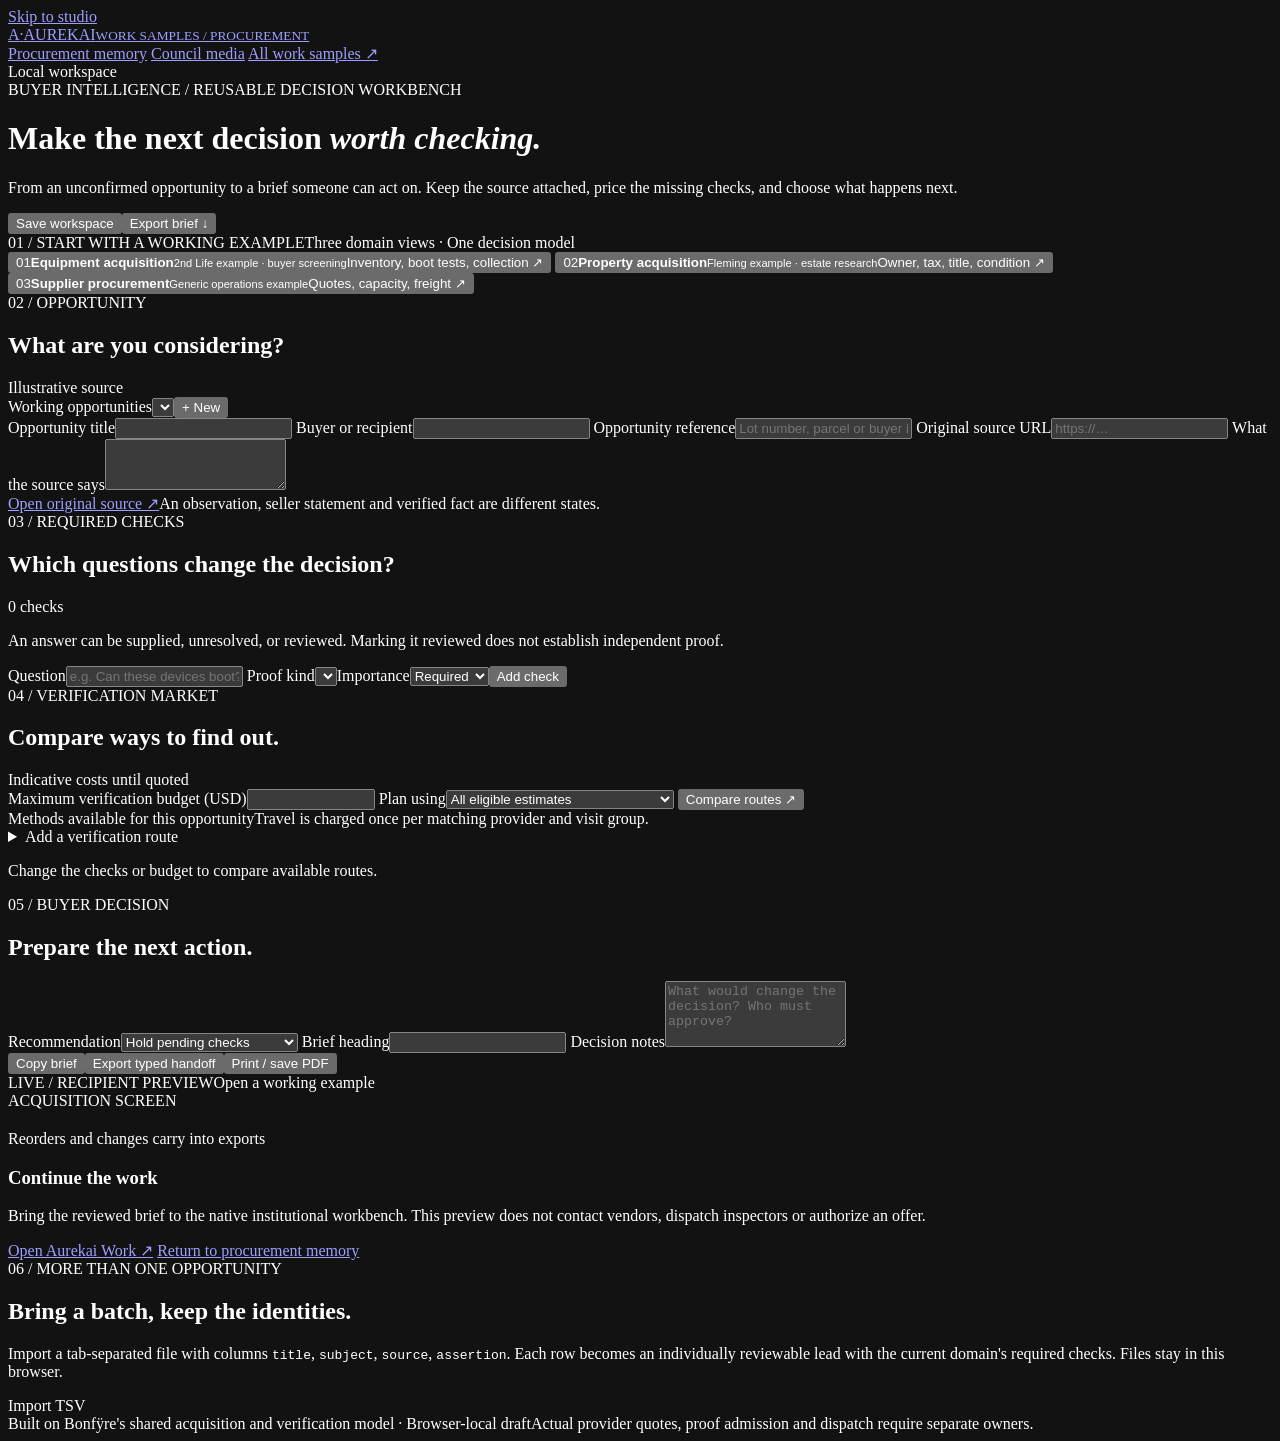
==== site/brief-studio/index.html @ 39c440c5 "feat(procurement): add customer acquisition brief workbench shell" ====
<!doctype html>
<html lang="en"><head><meta charset="utf-8"><meta name="viewport" content="width=device-width,initial-scale=1">
<meta name="color-scheme" content="dark"><meta name="description" content="Compose an acquisition brief, compare verification options and prepare a review for equipment, property or procurement opportunities.">
<link rel="canonical" href="https://nickgonzales76017.github.io/pages-procurement-memory/brief-studio/">
<title>Acquisition Brief Studio · Aurekai</title><link rel="stylesheet" href="./studio.css">
<script type="module" src="./studio.mjs"></script></head>
<body>
<a class="skip" href="#workspace">Skip to studio</a>
<header class="topbar">
<a href="../" class="brand" aria-label="Procurement Memory home"><span class="brand-symbol">A<span>·</span></span><span>AUREKAI<small>WORK SAMPLES / PROCUREMENT</small></span></a>
<nav class="topnav" aria-label="Experience navigation">
<a href="../">Procurement memory</a>
<a href="https://nickgonzales76017.github.io/pages-town-box/civic-council/">Council media</a>
<a href="https://aurekai-work-samples.pages.dev/">All work samples ↗</a>
</nav>
<div class="header-status"><span class="online-dot"></span><span>Local workspace</span></div>
</header>
<main id="workspace">
<div class="intro">
<div class="eyebrow">BUYER INTELLIGENCE / REUSABLE DECISION WORKBENCH</div>
<div class="intro-row"><div><h1>Make the next decision <em>worth checking.</em></h1>
<p>From an unconfirmed opportunity to a brief someone can act on. Keep the source attached, price the missing checks, and choose what happens next.</p></div>
<div class="intro-actions"><button id="save" class="primary">Save workspace</button><button id="export" class="secondary">Export brief ↓</button></div></div>
</div>
<section class="portfolio" aria-label="Choose a working example">
<div class="portfolio-head"><span>01 / START WITH A WORKING EXAMPLE</span><span>Three domain views · One decision model</span></div>
<div class="portfolio-cards">
<button class="example active" data-profile="itad" type="button"><span class="example-no">01</span><strong>Equipment acquisition</strong><small>2nd Life example · buyer screening</small><span class="example-foot">Inventory, boot tests, collection ↗</span></button>
<button class="example" data-profile="property" type="button"><span class="example-no">02</span><strong>Property acquisition</strong><small>Fleming example · estate research</small><span class="example-foot">Owner, tax, title, condition ↗</span></button>
<button class="example" data-profile="supplier" type="button"><span class="example-no">03</span><strong>Supplier procurement</strong><small>Generic operations example</small><span class="example-foot">Quotes, capacity, freight ↗</span></button>
</div>
</section>
<div class="studio-grid">
<div class="editor">
<section class="panel opportunity-panel">
<div class="panel-head"><div><span class="eyebrow">02 / OPPORTUNITY</span><h2>What are you considering?</h2></div><span id="identityChip" class="chip">Illustrative source</span></div>
<div class="record-picker"><label for="recordPicker">Working opportunities</label><select id="recordPicker"></select><button class="small-button" id="addOpportunity" type="button">+ New</button></div>
<div class="form-grid">
<label class="full">Opportunity title<input id="title" maxlength="160" autocomplete="off"></label>
<label>Buyer or recipient<input id="recipient" maxlength="120"></label>
<label>Opportunity reference<input id="subject" maxlength="160" placeholder="Lot number, parcel or buyer identifier"></label>
<label class="full">Original source URL<input id="source" type="url" maxlength="420" placeholder="https://…"></label>
<label class="full">What the source says<textarea id="assertion" rows="3" maxlength="1200"></textarea></label>
</div>
<div class="inline-actions"><a id="openSource" href="#" rel="noopener noreferrer" target="_blank" class="text-link">Open original source ↗</a><span class="subtle">An observation, seller statement and verified fact are different states.</span></div>
</section>
<section class="panel">
<div class="panel-head"><div><span class="eyebrow">03 / REQUIRED CHECKS</span><h2>Which questions change the decision?</h2></div><span id="needCount" class="head-note">0 checks</span></div>
<p class="helper">An answer can be supplied, unresolved, or reviewed. Marking it reviewed does not establish independent proof.</p>
<div id="needsList" class="needs-list"></div>
<form id="addNeedForm" class="add-form"><label>Question<input name="label" maxlength="120" placeholder="e.g. Can these devices boot?" required></label>
<label>Proof kind<select name="kind" id="needKind"></select></label><label>Importance<select name="weight"><option value="5">Required</option><option value="3">Important</option><option value="1">Optional</option></select></label><button type="submit" class="small-button">Add check</button></form>
</section>
<section class="panel">
<div class="panel-head"><div><span class="eyebrow">04 / VERIFICATION MARKET</span><h2>Compare ways to find out.</h2></div><span class="head-note">Indicative costs until quoted</span></div>
<div class="budget-row"><label>Maximum verification budget (USD)<input id="budget" type="number" min="0" max="100000000" step=".01"></label>
<label>Plan using<select id="planMode"><option value="exploratory">All eligible estimates</option><option value="documented">Recorded quotes with ready status</option></select></label>
<button id="runPlan" type="button" class="primary">Compare routes ↗</button></div>
<div class="offer-header"><span>Methods available for this opportunity</span><span>Travel is charged once per matching provider and visit group.</span></div>
<div id="offerList" class="offer-list"></div>
<details class="new-offer"><summary>Add a verification route</summary>
<form id="addOfferForm" class="form-grid offer-form">
<label>Route name<input name="id" placeholder="e.g. field-test" maxlength="72" required></label>
<label>Provider or owner<input name="provider" placeholder="provider:local-team" maxlength="120" required></label>
<label>Method<select name="method" id="offerMethod"></select></label>
<label>Covers check IDs (comma separated)<input name="covers" maxlength="180" placeholder="model, boot"></label>
<label>Base charge USD<input name="base" type="number" min="0" step=".01" value="0" required></label>
<label>Labor USD<input name="labor" type="number" min="0" step=".01" value="0" required></label>
<label>Travel USD<input name="travel" type="number" min="0" step=".01" value="0" required></label>
<label>Visit group<input name="group" maxlength="60" placeholder="none or trip:houston"></label>
<label>Quote status<select name="quote"><option value="estimate">Estimate</option><option value="quoted">Quoted</option></select></label>
<label>Availability<select name="availability"><option value="unknown">Unknown</option><option value="conditional">Conditional</option><option value="ready">Recorded ready</option></select></label>
<label class="full">Quote or availability reference<input name="quoteRef" maxlength="250" placeholder="Document/confirmation reference, if applicable"></label>
<button type="submit" class="small-button">Add route for comparison</button>
</form></details>
<div id="routeResult" class="route-result" aria-live="polite"><p>Change the checks or budget to compare available routes.</p></div>
</section>
<section class="panel">
<div class="panel-head"><div><span class="eyebrow">05 / BUYER DECISION</span><h2>Prepare the next action.</h2></div></div>
<div class="form-grid">
<label>Recommendation<select id="decision"><option value="hold">Hold pending checks</option><option value="request">Request verification quote</option><option value="review">Ready for buyer review</option><option value="decline">Decline opportunity</option></select></label>
<label>Brief heading<input id="briefHeading" maxlength="150"></label>
<label class="full">Decision notes<textarea id="notes" rows="4" maxlength="1500" placeholder="What would change the decision? Who must approve?"></textarea></label>
</div>
<div class="inline-actions"><button id="copy" class="small-button">Copy brief</button><button id="exportYaff" class="small-button">Export typed handoff</button><button id="print" class="small-button">Print / save PDF</button></div>
</section>
</div>
<aside class="preview-col">
<section class="preview-panel">
<div class="preview-top"><span class="eyebrow">LIVE / RECIPIENT PREVIEW</span><span class="preview-state" id="saveStatus" role="status">Open a working example</span></div>
<div class="paper"><div class="paper-rule"></div><span class="paper-eyebrow" id="paperProfile">ACQUISITION SCREEN</span><h2 id="paperTitle"></h2><div id="paperBody"></div><footer id="paperFooter"></footer></div>
<div class="preview-bottom"><span>Reorders and changes carry into exports</span><div id="sectionToggles" class="section-toggles"></div></div>
</section>
<div class="next-panel"><h3>Continue the work</h3><p>Bring the reviewed brief to the native institutional workbench. This preview does not contact vendors, dispatch inspectors or authorize an offer.</p>
<a href="https://aurekai.work/studio/" target="_blank" rel="noopener noreferrer" class="next-link">Open Aurekai Work ↗</a>
<a href="../" class="muted-link">Return to procurement memory</a>
</div></aside>
</div>
<section class="batch-panel"><div><span class="eyebrow">06 / MORE THAN ONE OPPORTUNITY</span><h2>Bring a batch, keep the identities.</h2><p>Import a tab-separated file with columns <code>title</code>, <code>subject</code>, <code>source</code>, <code>assertion</code>. Each row becomes an individually reviewable lead with the current domain's required checks. Files stay in this browser.</p></div><label class="upload-button">Import TSV <input id="importTsv" type="file" accept=".tsv,text/tab-separated-values,text/plain" hidden></label></section>
<div class="foot-note"><span>Built on Bonfÿre's shared acquisition and verification model · Browser-local draft</span><span>Actual provider quotes, proof admission and dispatch require separate owners.</span></div>
</main>
<div id="toast" class="toast" role="status" aria-live="polite"></div>
</body></html>
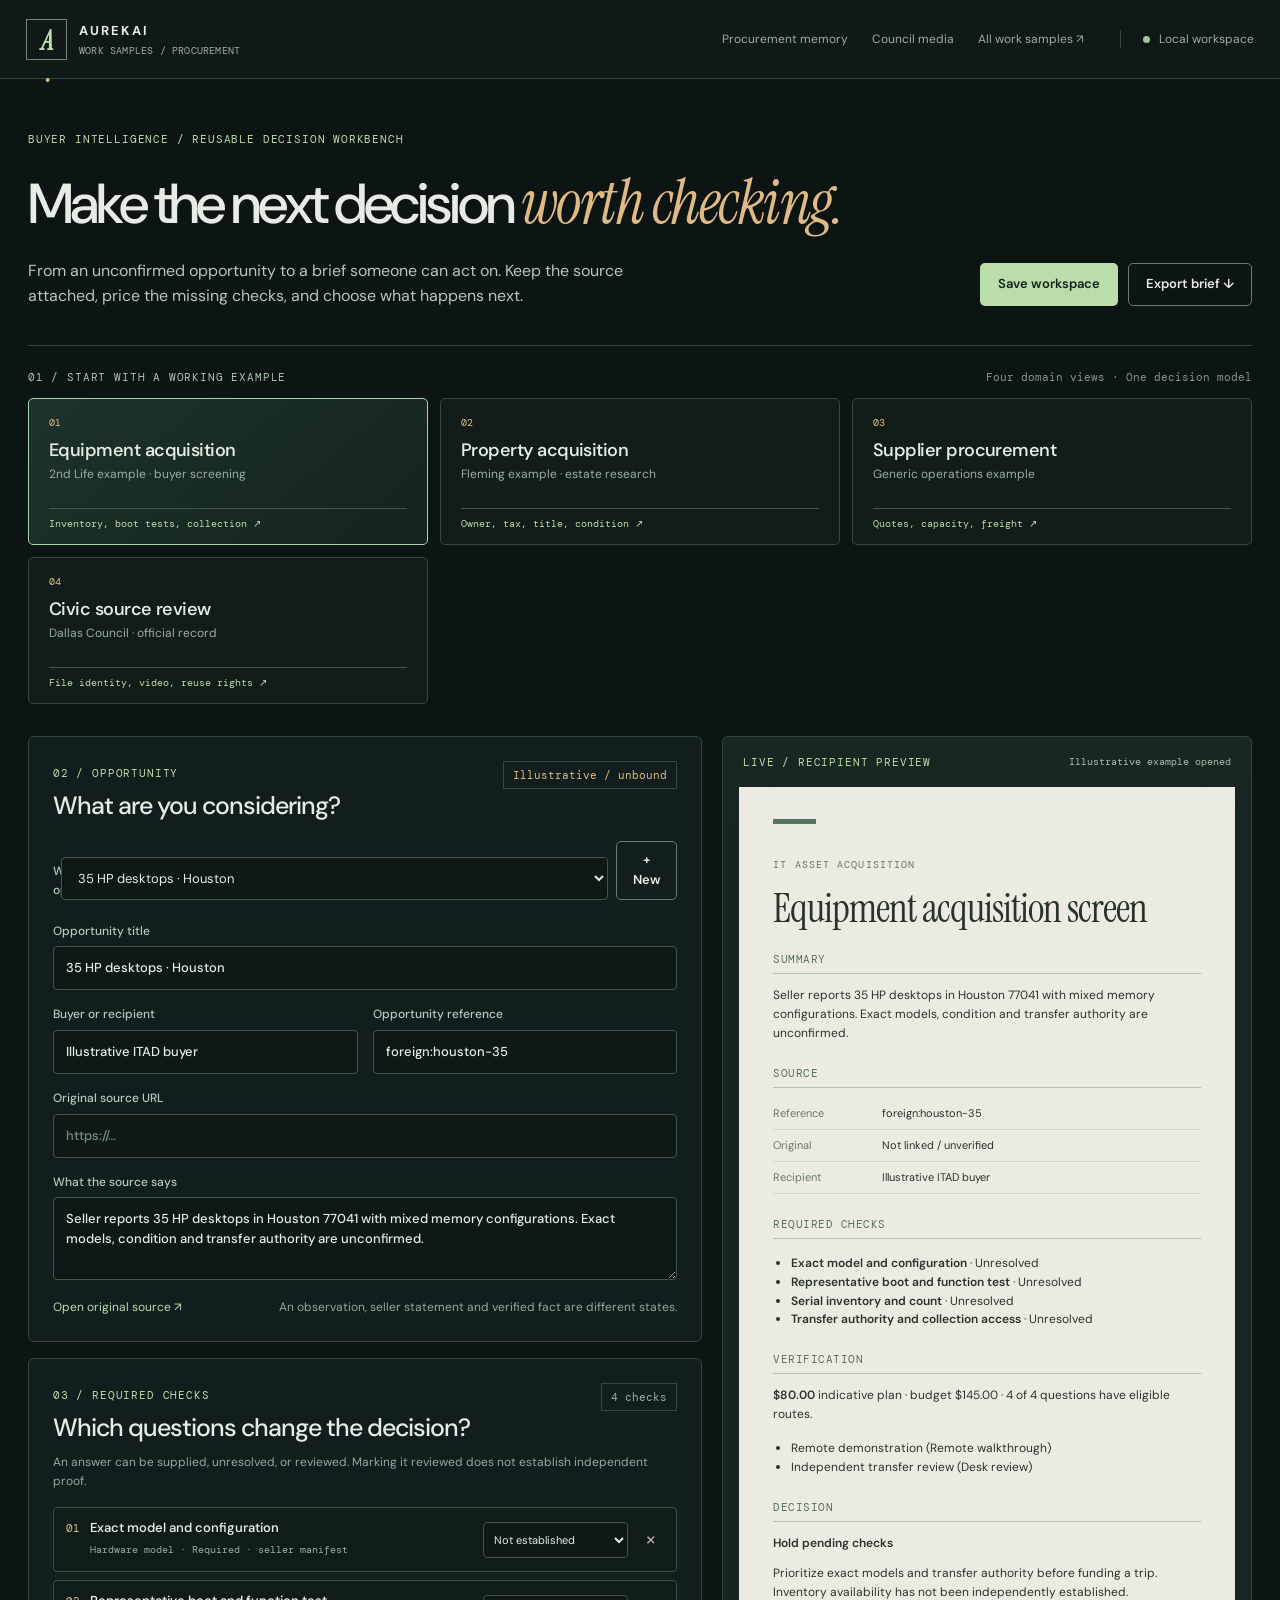
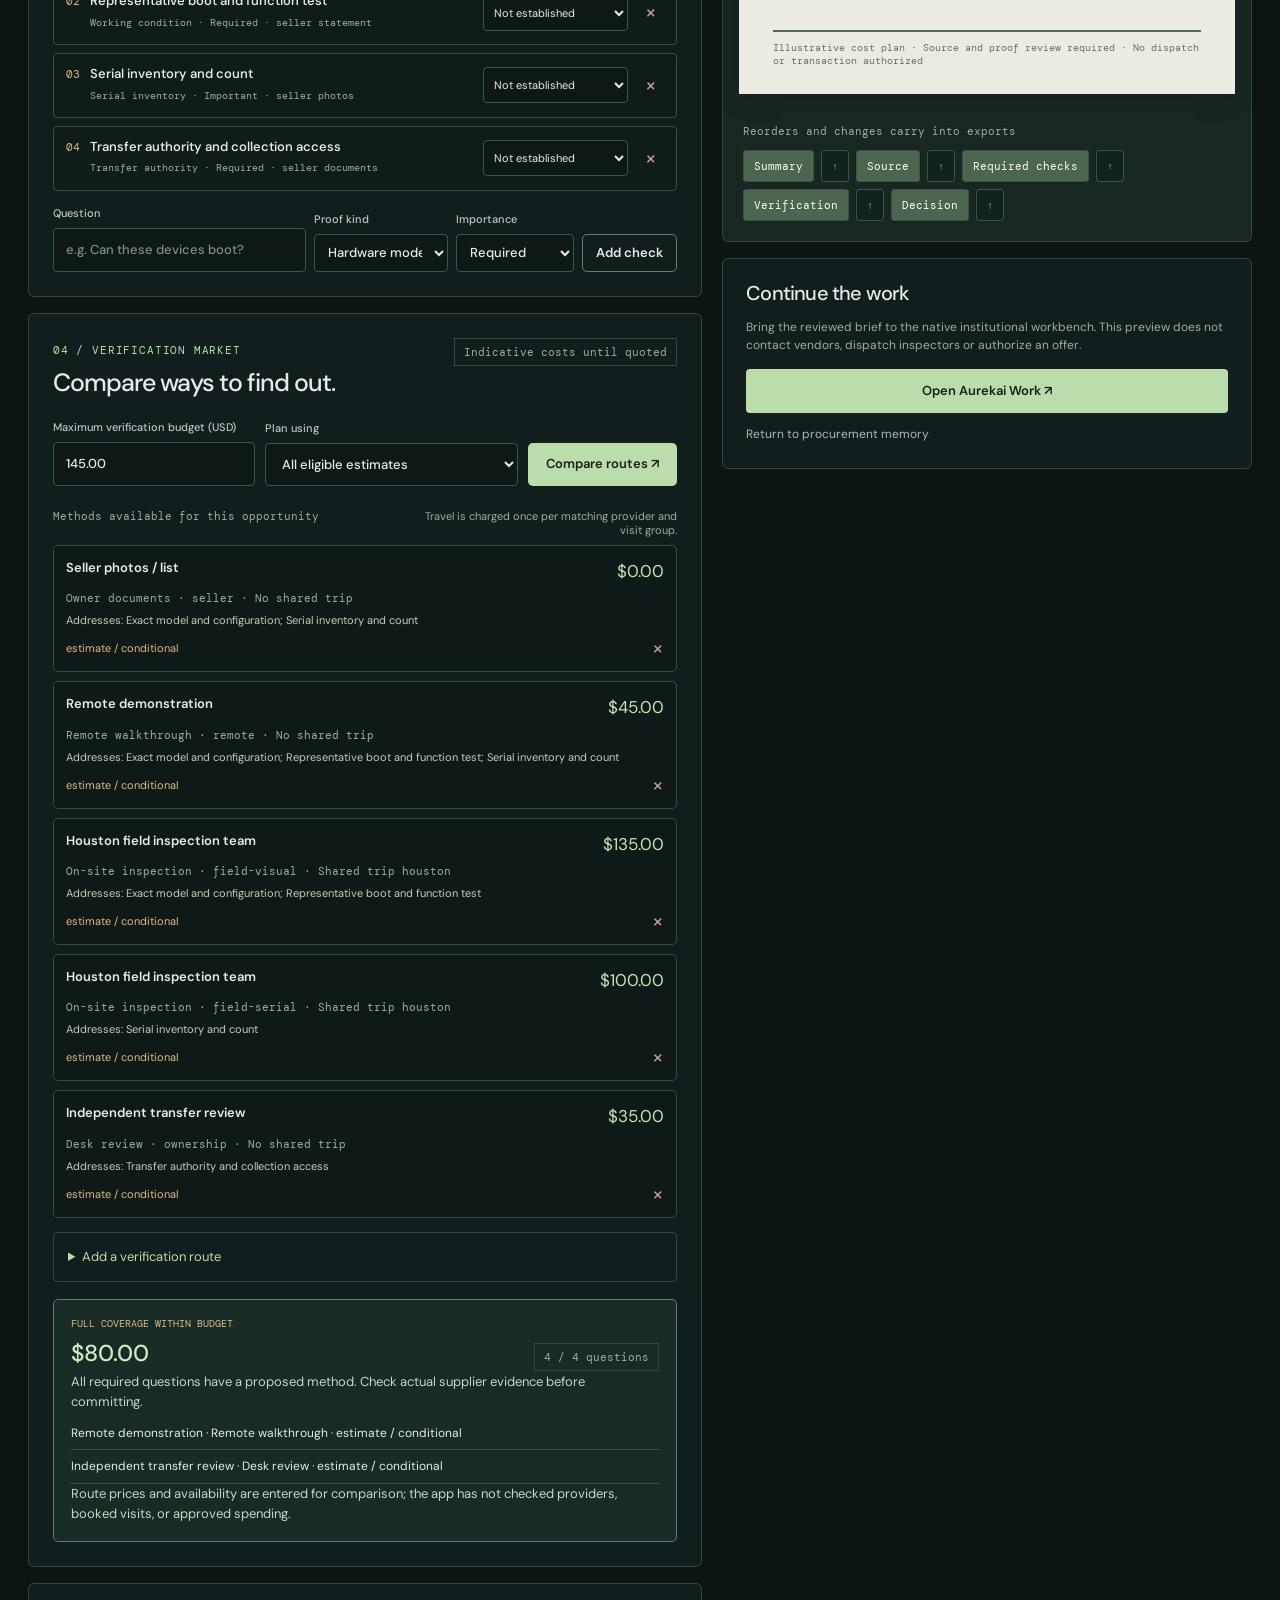
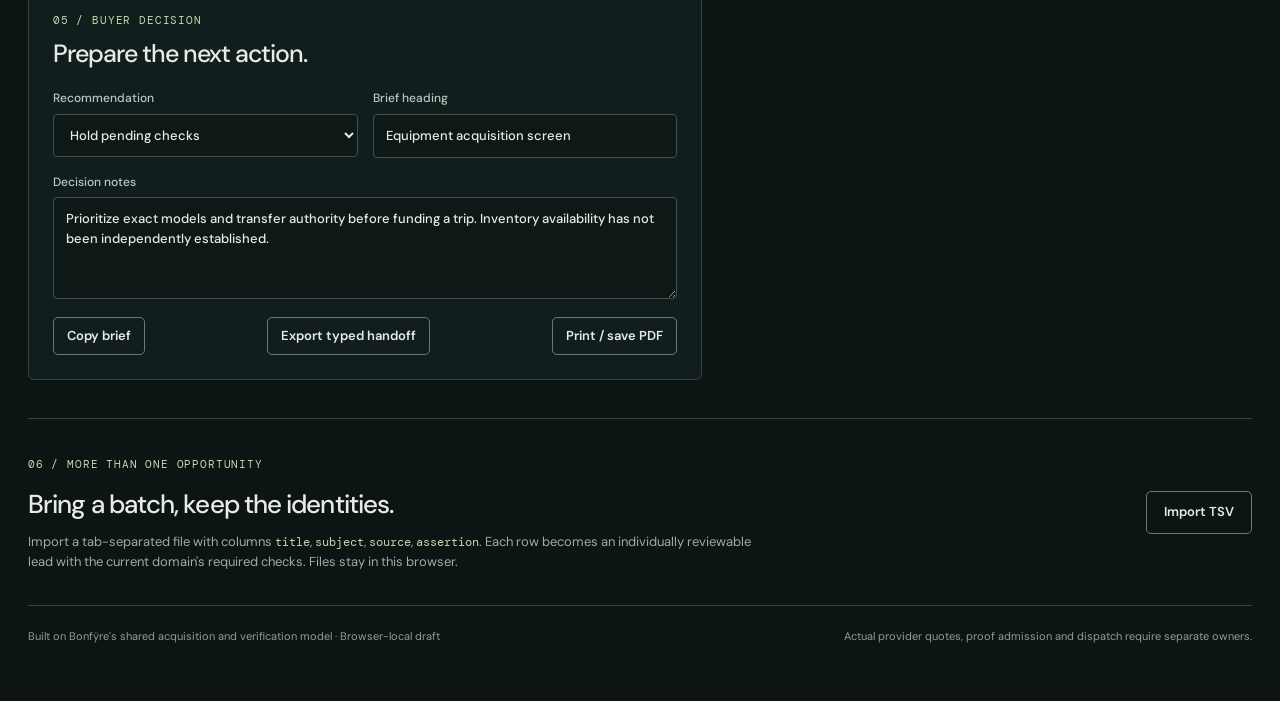
==== commit eafd8eb4: "feat(brief-studio): expose civic source review as fourth domain" ====
--- a/site/brief-studio/index.html
+++ b/site/brief-studio/index.html
@@ -23,11 +23,12 @@
 <div class="intro-actions"><button id="save" class="primary">Save workspace</button><button id="export" class="secondary">Export brief ↓</button></div></div>
 </div>
 <section class="portfolio" aria-label="Choose a working example">
-<div class="portfolio-head"><span>01 / START WITH A WORKING EXAMPLE</span><span>Three domain views · One decision model</span></div>
+<div class="portfolio-head"><span>01 / START WITH A WORKING EXAMPLE</span><span>Four domain views · One decision model</span></div>
 <div class="portfolio-cards">
 <button class="example active" data-profile="itad" type="button"><span class="example-no">01</span><strong>Equipment acquisition</strong><small>2nd Life example · buyer screening</small><span class="example-foot">Inventory, boot tests, collection ↗</span></button>
 <button class="example" data-profile="property" type="button"><span class="example-no">02</span><strong>Property acquisition</strong><small>Fleming example · estate research</small><span class="example-foot">Owner, tax, title, condition ↗</span></button>
 <button class="example" data-profile="supplier" type="button"><span class="example-no">03</span><strong>Supplier procurement</strong><small>Generic operations example</small><span class="example-foot">Quotes, capacity, freight ↗</span></button>
+<button class="example" data-profile="civic" type="button"><span class="example-no">04</span><strong>Civic source review</strong><small>Dallas Council · official record</small><span class="example-foot">File identity, video, reuse rights ↗</span></button>
 </div>
 </section>
 <div class="studio-grid">
--- a/site/brief-studio/studio.css
+++ b/site/brief-studio/studio.css
@@ -0,0 +1,17 @@
+@import url('https://fonts.googleapis.com/css2?family=DM+Sans:wght@400;500;600;700&family=DM+Mono:wght@400;500&family=Instrument+Serif:ital@0;1&display=swap');
+:root{color-scheme:dark;--bg:#0d1414;--panel:#121e1d;--panel2:#172421;--ink:#e6ece5;--muted:#9aaea5;--hair:#34473f;--accent:#bbdcab;--gold:#dfba84;--red:#e6a6a0;--sans:"DM Sans",system-ui,sans-serif;--serif:"Instrument Serif",Georgia,serif;--mono:"DM Mono",ui-monospace,monospace}
+*{box-sizing:border-box}html{scroll-behavior:smooth}body{margin:0;background:var(--bg);color:var(--ink);font:15px/1.55 var(--sans)}button,input,select,textarea{font:inherit}button{cursor:pointer}a{color:inherit}a:hover{text-decoration-color:var(--gold)}.skip{position:absolute;top:-99px;left:12px;padding:14px;background:var(--ink);color:var(--bg);z-index:40}.skip:focus{top:12px}button:focus-visible,a:focus-visible,input:focus-visible,select:focus-visible,textarea:focus-visible{outline:3px solid var(--gold);outline-offset:3px}
+.topbar{height:79px;border-bottom:1px solid var(--hair);display:flex;align-items:center;gap:36px;padding:0 max(26px,calc((100vw - 1536px)/2));max-width:100%;background:#101917;position:relative}.brand{display:flex;align-items:center;gap:12px;text-decoration:none;font-weight:700;letter-spacing:.16em;font-size:.81rem;white-space:nowrap}.brand-symbol{display:grid;place-items:center;height:41px;width:41px;border:1px solid #6f8979;color:var(--accent);font-family:var(--serif);font-size:27px;letter-spacing:-.07em;font-style:italic}.brand-symbol span{color:var(--gold)}.brand small{display:block;font:10px var(--mono);letter-spacing:.02em;color:var(--muted);margin-top:2px}.topnav{display:flex;align-items:center;gap:24px;font-size:12px;margin-left:auto}.topnav a{color:var(--muted);text-decoration:none;white-space:nowrap}.topnav a:hover{color:var(--accent)}.header-status{border-left:1px solid var(--hair);padding-left:22px;display:flex;align-items:center;gap:9px;color:var(--muted);font-size:12px;white-space:nowrap}.online-dot{width:7px;height:7px;border-radius:50%;background:#9ec49d}
+main{max-width:1536px;margin:0 auto;padding:0 28px 56px}.intro{padding:53px 0 36px;border-bottom:1px solid var(--hair)}.eyebrow,.portfolio-head,.paper-eyebrow,.preview-bottom{font:11px var(--mono);letter-spacing:.075em;text-transform:uppercase;color:var(--accent)}.intro-row{display:flex;justify-content:space-between;align-items:flex-end;gap:24px}.intro h1{font-size:clamp(38px,4.4vw,68px);max-width:850px;font-weight:500;line-height:1.02;letter-spacing:-.055em;margin:17px 0}.intro h1 em{font:italic 1.08em var(--serif);color:var(--gold);letter-spacing:-.025em}.intro p{margin:0;max-width:660px;color:#b7c7bc;font-size:16px}.intro-actions{display:flex;gap:10px;margin-bottom:3px;white-space:nowrap}
+.primary,.secondary,.small-button,.upload-button{border-radius:5px;min-height:43px;padding:10px 17px;font-size:13px;font-weight:600;border:1px solid transparent;transition:background .15s,border .15s}.primary{background:var(--accent);color:#15221b}.primary:hover{background:#d5efca}.secondary,.small-button,.upload-button{background:transparent;border-color:#677d70;color:var(--ink)}.secondary:hover,.small-button:hover,.upload-button:hover{border-color:var(--gold);background:rgba(255,255,255,.05)}.small-button{min-height:38px;padding:8px 13px}
+.portfolio{padding:24px 0 32px}.portfolio-head{display:flex;justify-content:space-between;color:#acc6b1;margin-bottom:14px}.portfolio-head span:last-child{color:#81998a;text-transform:none;letter-spacing:0}.portfolio-cards{display:grid;grid-template-columns:repeat(3,1fr);gap:12px}.example{text-align:left;color:var(--ink);background:#121d1a;border:1px solid var(--hair);padding:17px 20px 14px;min-height:147px;display:flex;flex-direction:column;align-items:flex-start;border-radius:5px}.example:hover{border-color:#789783;background:#182720}.example.active{border-color:#add2af;background:linear-gradient(140deg,#1d322a,#15231f)}.example-no{color:var(--gold);font:10px var(--mono)}.example strong{font-size:18px;font-weight:550;letter-spacing:-.03em;margin:8px 0 1px}.example small{font-size:12px;color:var(--muted)}.example-foot{border-top:1px solid #43564a;margin-top:auto;padding-top:8px;width:100%;font:10px var(--mono);color:var(--accent)}
+.studio-grid{display:grid;grid-template-columns:minmax(0,1.12fr) minmax(380px,.88fr);align-items:start;gap:20px}.editor{display:flex;flex-direction:column;gap:16px}.panel,.preview-panel,.next-panel{border:1px solid var(--hair);background:var(--panel);border-radius:6px;overflow:hidden}.panel{padding:24px}.panel-head{display:flex;justify-content:space-between;gap:20px;align-items:flex-start;margin-bottom:21px}.panel h2,.next-panel h3{font-size:25px;font-weight:500;line-height:1.18;letter-spacing:-.04em;margin:7px 0 0}.head-note,.chip{font:11px var(--mono);color:var(--muted);padding:6px 9px;border:1px solid var(--hair);white-space:nowrap}.chip{color:var(--gold)}
+label{display:flex;flex-direction:column;gap:6px;color:#b9c9bf;font-size:12px;font-weight:500;min-width:0}input:not([type="file"]):not([type="checkbox"]),select,textarea{color:var(--ink);border:1px solid #41544a;background:#0e1917;outline:none;border-radius:4px;padding:11px 12px;min-width:0;width:100%;font-size:13px;resize:vertical}input:focus,textarea:focus,select:focus{border-color:var(--gold)}input::placeholder,textarea::placeholder{color:#798f82}select{min-height:42px}textarea{line-height:1.5}.form-grid{display:grid;grid-template-columns:repeat(2,minmax(0,1fr));gap:15px}.form-grid .full{grid-column:1 / -1}.record-picker{display:flex;align-items:flex-end;gap:8px;margin-bottom:22px}.record-picker label{flex:1}.inline-actions{display:flex;gap:12px;align-items:center;justify-content:space-between;margin-top:18px;flex-wrap:wrap}.text-link{font-size:12px;color:var(--accent);text-decoration:none}.subtle,.helper{font-size:12px;color:#96a79b}.helper{margin-top:-10px;margin-bottom:17px}
+.needs-list{display:grid;gap:8px}.need-row{display:grid;grid-template-columns:minmax(0,1fr) 145px 26px;align-items:center;gap:10px;border:1px solid #394e42;background:#101c19;padding:11px 12px;border-radius:4px}.need-main{display:flex;align-items:start;gap:10px;min-width:0}.need-main strong{display:block;font-size:13px;font-weight:550;line-height:1.35}.need-main small{color:var(--muted);font:10px var(--mono)}.need-no{font:11px var(--mono);color:var(--gold);padding-top:2px}.need-row select{font-size:11px;min-height:36px;padding:6px}.delete{border:0;background:none;color:#c5a2a1;font-size:21px;padding:0;line-height:1}.add-form{display:grid;grid-template-columns:minmax(0,1.5fr) minmax(95px,.8fr) minmax(90px,.7fr) auto;gap:8px;margin-top:14px;align-items:end}.add-form label{font-size:11px}.add-form button{white-space:nowrap}.add-form select,.add-form input{min-height:38px;padding:8px 9px}
+.budget-row{display:grid;grid-template-columns:minmax(0,.8fr) minmax(0,1fr) auto;gap:10px;align-items:end;margin-bottom:23px}.budget-row label{font-size:11px}.offer-header{display:flex;justify-content:space-between;gap:15px;margin-bottom:8px;font:11px var(--mono);color:var(--muted)}.offer-header span:last-child{max-width:265px;text-align:right;font:11px var(--sans)}.offer-list{display:grid;gap:9px}.offer-row{background:#0f1a18;border:1px solid #394b41;border-radius:5px;padding:12px}.offer-top{display:flex;gap:10px;justify-content:space-between;align-items:flex-start}.offer-top strong{font-size:13px;font-weight:600}.offer-top .route-price{font-size:17px;color:#c9dfb8;white-space:nowrap}.offer-meta{font:11px var(--mono);color:#9ead9f;margin:7px 0}.offer-proof{font-size:11px;color:#c3cdc3}.offer-foot{display:flex;align-items:center;justify-content:space-between;margin-top:9px}.offer-status{color:var(--gold);font-size:11px}.new-offer{margin-top:14px;padding:14px;border:1px solid var(--hair);border-radius:4px}.new-offer summary{font-size:13px;color:var(--accent);cursor:pointer}.offer-form{margin-top:14px}.offer-form label{font-size:11px}
+.route-result{margin-top:17px;padding:17px;background:#182b25;border:1px solid #5c7d69;border-radius:5px}.route-result p{margin:0;font-size:13px;color:#c7d7c5}.result-head{display:flex;justify-content:space-between;align-items:baseline;gap:10px}.result-head strong{font-size:23px;font-weight:500;color:#d4e8c7}.result-status{font:10px var(--mono);color:var(--gold);margin-bottom:6px}.result-list{margin:12px 0 0;padding:0;list-style:none;display:grid;gap:7px}.result-list li{font-size:12px;padding-bottom:7px;border-bottom:1px solid #375345}.unresolved{color:#e7b3a2;margin-top:12px!important}
+.preview-col{position:sticky;top:18px;display:grid;gap:16px}.preview-panel{background:#192722}.preview-top{padding:18px 20px;display:flex;justify-content:space-between;align-items:center;gap:10px}.preview-state{font:10px var(--mono);color:#aab9aa}.paper{margin:0 16px 16px;padding:32px 34px 27px;background:#ecebe3;color:#29332c;box-shadow:0 4px 26px #0002}.paper-rule{height:5px;width:43px;background:#54765c;margin-bottom:28px}.paper-eyebrow{font-size:10px;color:#657469;letter-spacing:.11em}.paper h2{font-family:var(--serif);font-weight:400;font-size:clamp(29px,3.1vw,40px);line-height:1.02;letter-spacing:-.025em;margin:14px 0 22px}.paper h3{font:11px var(--mono);letter-spacing:.045em;text-transform:uppercase;border-bottom:1px solid #b7bdaf;padding-bottom:7px;margin:23px 0 10px;color:#5a705c}.paper p,.paper li{font-size:12px;line-height:1.57}.paper ul{padding-left:18px}.paper strong{font-weight:600}.paper .paper-kv{display:grid;grid-template-columns:102px minmax(0,1fr);gap:7px;font-size:11px;border-bottom:1px solid #d1d4c8;padding:7px 0}.paper .paper-kv span:first-child{color:#6a796c}.paper footer{border-top:2px solid #516a55;margin-top:28px;padding-top:9px;font:10px var(--mono);color:#657165}.paper a{color:#1f5b46}.preview-bottom{padding:14px 20px 20px;color:var(--muted);text-transform:none;letter-spacing:0}.section-toggles{display:flex;flex-wrap:wrap;gap:7px;margin-top:12px}.section-toggle{background:#12221c;color:#bdcdbd;border:1px solid #3c5343;border-radius:3px;min-height:32px;padding:6px 10px;font:11px var(--mono)}.section-toggle[aria-pressed="true"]{background:#4b6550;color:#f9fff4}.section-order{font-size:10px;color:var(--muted)}.next-panel{padding:23px}.next-panel h3{font-size:20px;margin-top:0}.next-panel p{font-size:12px;color:var(--muted)}.next-link{display:block;background:var(--accent);color:#142217;text-align:center;text-decoration:none;padding:12px;margin:14px 0 9px;border-radius:4px;font-size:13px;font-weight:600}.muted-link{font-size:12px;color:#aabbad;text-decoration:none}
+.batch-panel{display:flex;align-items:center;justify-content:space-between;gap:20px;border-top:1px solid var(--hair);border-bottom:1px solid var(--hair);padding:33px 0;margin-top:38px}.batch-panel h2{font-size:26px;font-weight:500;letter-spacing:-.035em;margin:8px 0}.batch-panel p{font-size:13px;color:var(--muted);max-width:745px;margin:0}.batch-panel code{font:12px var(--mono);color:var(--accent)}.upload-button{cursor:pointer;white-space:nowrap;align-items:center}.foot-note{display:flex;justify-content:space-between;gap:16px;font-size:11px;color:#8ca294;margin-top:22px}.toast{position:fixed;bottom:22px;right:22px;max-width:390px;background:#d4e8c7;color:#163021;padding:13px 18px;border-radius:4px;font-size:12px;box-shadow:0 9px 40px #0008;opacity:0;pointer-events:none;z-index:100;transition:opacity .18s}.toast.show{opacity:1}
+@media(max-width:1100px){.studio-grid{grid-template-columns:minmax(0,1fr) minmax(345px,.82fr)}.topnav{gap:12px}.header-status{display:none}.paper{padding:25px}.intro h1{font-size:50px}}
+@media(max-width:860px){.topbar{height:auto;min-height:72px;padding:13px 22px;flex-wrap:wrap;gap:8px}.topnav{width:100%;justify-content:flex-start;overflow-x:auto;padding-top:8px;gap:16px}.studio-grid{grid-template-columns:1fr}.preview-col{position:static}.intro-row{align-items:start;flex-direction:column}.intro-actions{margin:0}.portfolio-cards{grid-template-columns:1fr 1fr}.example:last-child{grid-column:1/-1}.paper{max-width:none}}
+@media(max-width:570px){main{padding:0 16px 30px}.topbar{padding:13px 16px}.intro{padding:35px 0 25px}.intro h1{font-size:40px}.intro p{font-size:14px}.portfolio-head span:last-child{display:none}.portfolio-cards{grid-template-columns:1fr}.example{min-height:116px}.example:last-child{grid-column:auto}.example strong{font-size:16px}.panel{padding:17px}.panel h2{font-size:22px}.form-grid{grid-template-columns:1fr}.form-grid .full{grid-column:1}.add-form{grid-template-columns:1fr 1fr}.add-form label:first-child{grid-column:1/-1}.budget-row{grid-template-columns:1fr 1fr}.budget-row button{grid-column:1/-1}.need-row{grid-template-columns:minmax(0,1fr) 112px 18px;gap:5px;padding:9px}.paper{margin:0 8px 8px;padding:24px 20px}.paper h2{font-size:32px}.batch-panel{flex-direction:column;align-items:start}.foot-note{flex-direction:column}.offer-header{flex-direction:column}.offer-header span:last-child{text-align:left}.preview-top{padding:15px 13px}.paper .paper-kv{grid-template-columns:86px minmax(0,1fr)}}@media print{body{background:#fff;color:#111}.topbar,.intro,.portfolio,.editor,.preview-top,.preview-bottom,.next-panel,.batch-panel,.foot-note,.toast{display:none!important}.studio-grid{display:block}.preview-panel{border:0}.paper{box-shadow:none;margin:0 auto;padding:0;max-width:750px;background:#fff}.paper h2{font-size:44px}}
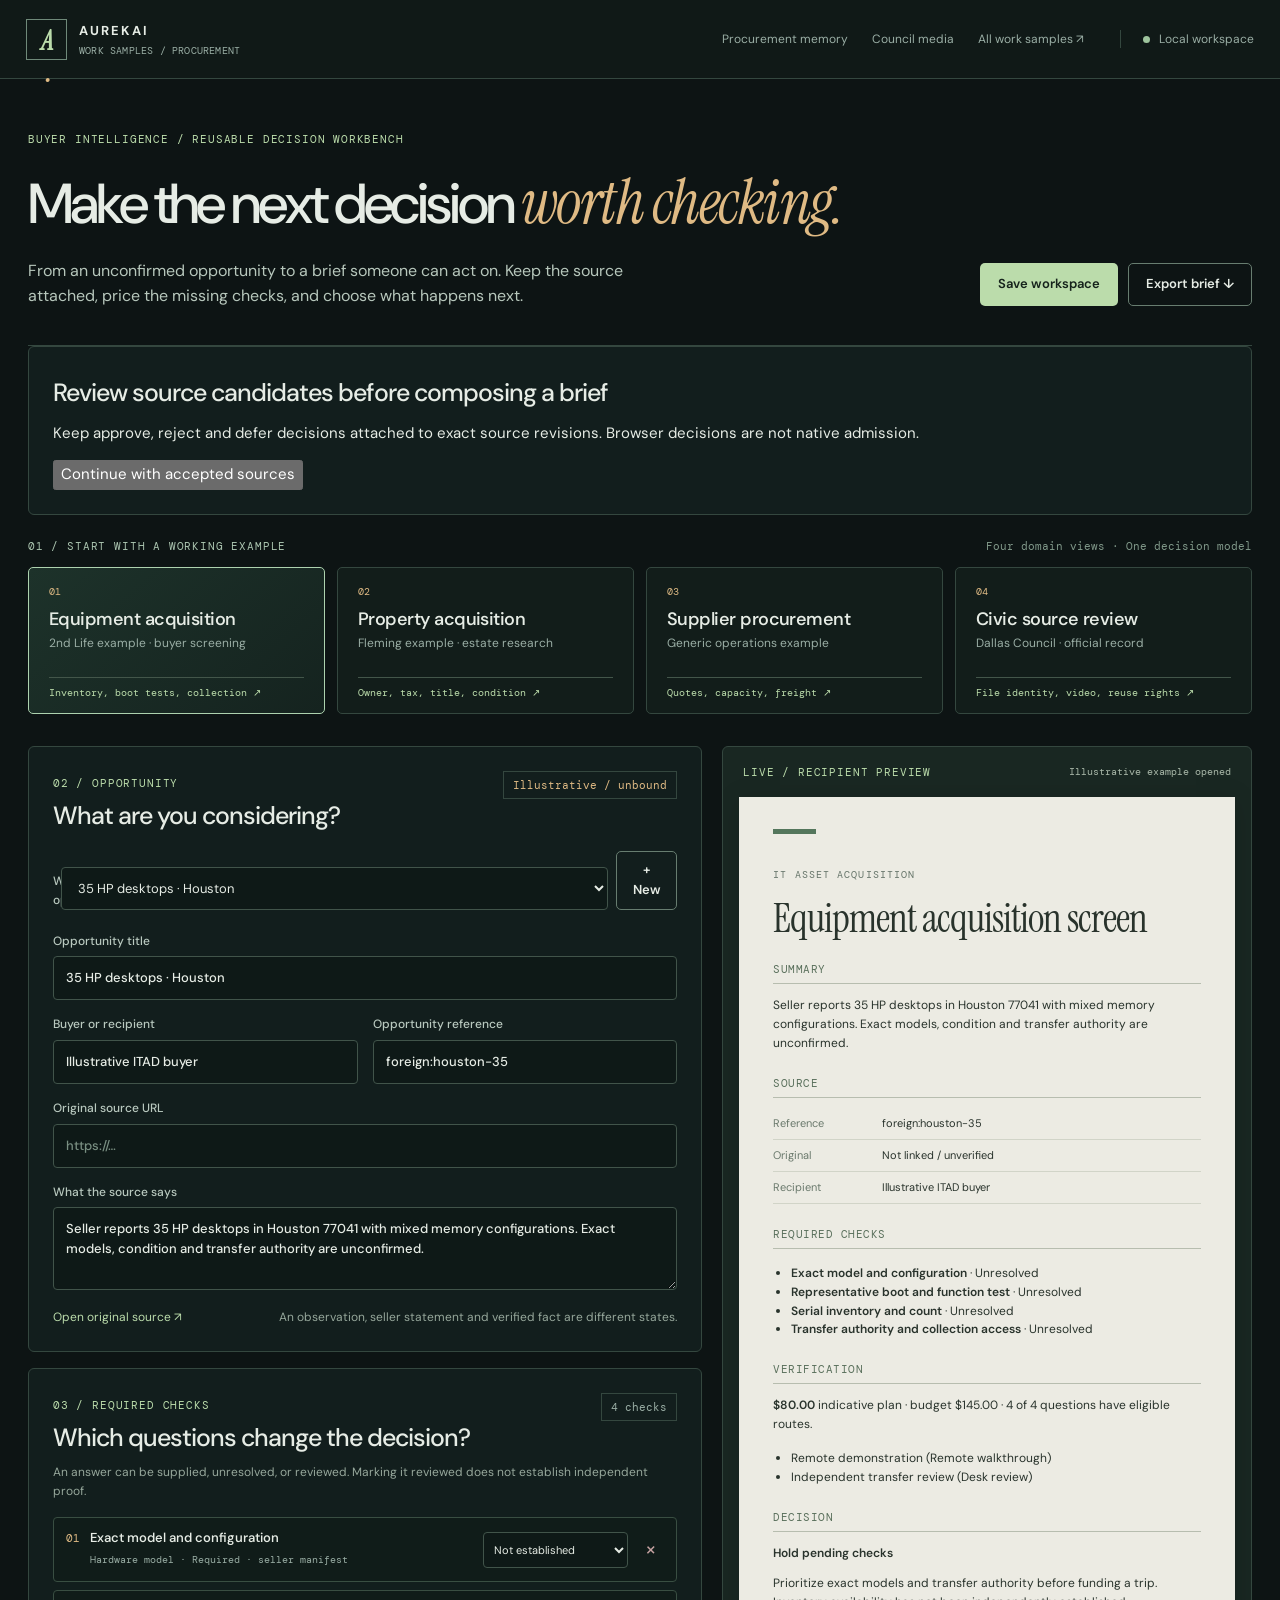
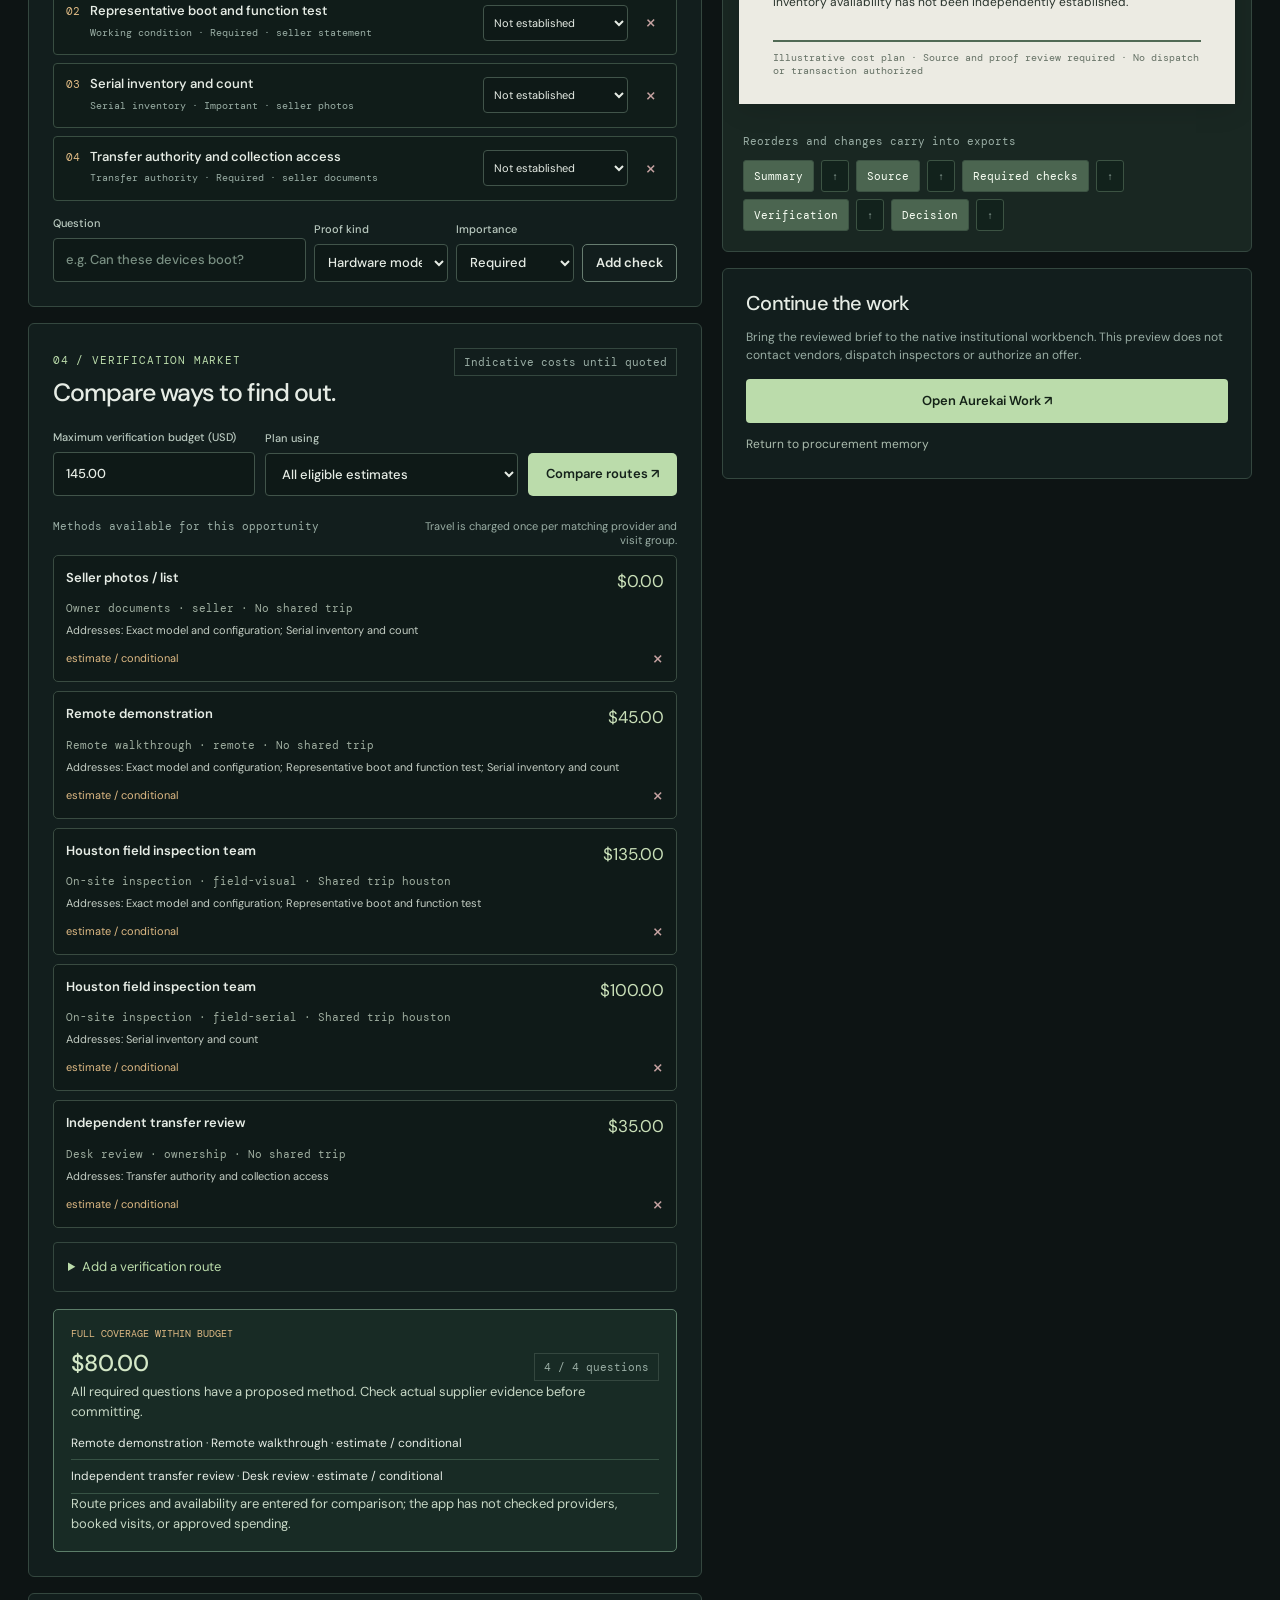
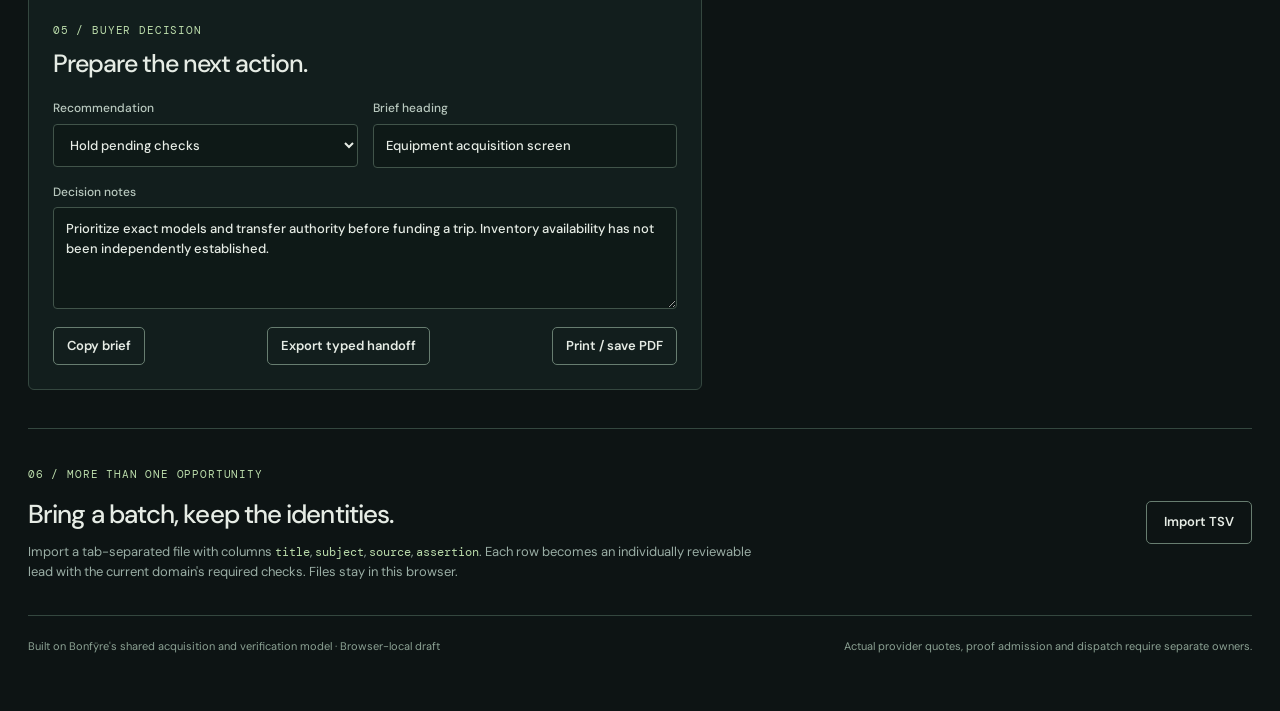
==== commit 8b1e181f: "Expose source-review stage before Brief Studio domain examples" ====
--- a/site/brief-studio/index.html
+++ b/site/brief-studio/index.html
@@ -22,6 +22,7 @@
 <p>From an unconfirmed opportunity to a brief someone can act on. Keep the source attached, price the missing checks, and choose what happens next.</p></div>
 <div class="intro-actions"><button id="save" class="primary">Save workspace</button><button id="export" class="secondary">Export brief ↓</button></div></div>
 </div>
+<section id="foreign-review" class="panel"><h2>Review source candidates before composing a brief</h2><p>Keep approve, reject and defer decisions attached to exact source revisions. Browser decisions are not native admission.</p><div id="foreign-review-list"></div><p id="foreign-review-message" role="status"></p><button type="button" id="foreign-import-approved">Continue with accepted sources</button></section>
 <section class="portfolio" aria-label="Choose a working example">
 <div class="portfolio-head"><span>01 / START WITH A WORKING EXAMPLE</span><span>Four domain views · One decision model</span></div>
 <div class="portfolio-cards">
--- a/site/brief-studio/studio.css
+++ b/site/brief-studio/studio.css
@@ -4,7 +4,7 @@
 .topbar{height:79px;border-bottom:1px solid var(--hair);display:flex;align-items:center;gap:36px;padding:0 max(26px,calc((100vw - 1536px)/2));max-width:100%;background:#101917;position:relative}.brand{display:flex;align-items:center;gap:12px;text-decoration:none;font-weight:700;letter-spacing:.16em;font-size:.81rem;white-space:nowrap}.brand-symbol{display:grid;place-items:center;height:41px;width:41px;border:1px solid #6f8979;color:var(--accent);font-family:var(--serif);font-size:27px;letter-spacing:-.07em;font-style:italic}.brand-symbol span{color:var(--gold)}.brand small{display:block;font:10px var(--mono);letter-spacing:.02em;color:var(--muted);margin-top:2px}.topnav{display:flex;align-items:center;gap:24px;font-size:12px;margin-left:auto}.topnav a{color:var(--muted);text-decoration:none;white-space:nowrap}.topnav a:hover{color:var(--accent)}.header-status{border-left:1px solid var(--hair);padding-left:22px;display:flex;align-items:center;gap:9px;color:var(--muted);font-size:12px;white-space:nowrap}.online-dot{width:7px;height:7px;border-radius:50%;background:#9ec49d}
 main{max-width:1536px;margin:0 auto;padding:0 28px 56px}.intro{padding:53px 0 36px;border-bottom:1px solid var(--hair)}.eyebrow,.portfolio-head,.paper-eyebrow,.preview-bottom{font:11px var(--mono);letter-spacing:.075em;text-transform:uppercase;color:var(--accent)}.intro-row{display:flex;justify-content:space-between;align-items:flex-end;gap:24px}.intro h1{font-size:clamp(38px,4.4vw,68px);max-width:850px;font-weight:500;line-height:1.02;letter-spacing:-.055em;margin:17px 0}.intro h1 em{font:italic 1.08em var(--serif);color:var(--gold);letter-spacing:-.025em}.intro p{margin:0;max-width:660px;color:#b7c7bc;font-size:16px}.intro-actions{display:flex;gap:10px;margin-bottom:3px;white-space:nowrap}
 .primary,.secondary,.small-button,.upload-button{border-radius:5px;min-height:43px;padding:10px 17px;font-size:13px;font-weight:600;border:1px solid transparent;transition:background .15s,border .15s}.primary{background:var(--accent);color:#15221b}.primary:hover{background:#d5efca}.secondary,.small-button,.upload-button{background:transparent;border-color:#677d70;color:var(--ink)}.secondary:hover,.small-button:hover,.upload-button:hover{border-color:var(--gold);background:rgba(255,255,255,.05)}.small-button{min-height:38px;padding:8px 13px}
-.portfolio{padding:24px 0 32px}.portfolio-head{display:flex;justify-content:space-between;color:#acc6b1;margin-bottom:14px}.portfolio-head span:last-child{color:#81998a;text-transform:none;letter-spacing:0}.portfolio-cards{display:grid;grid-template-columns:repeat(3,1fr);gap:12px}.example{text-align:left;color:var(--ink);background:#121d1a;border:1px solid var(--hair);padding:17px 20px 14px;min-height:147px;display:flex;flex-direction:column;align-items:flex-start;border-radius:5px}.example:hover{border-color:#789783;background:#182720}.example.active{border-color:#add2af;background:linear-gradient(140deg,#1d322a,#15231f)}.example-no{color:var(--gold);font:10px var(--mono)}.example strong{font-size:18px;font-weight:550;letter-spacing:-.03em;margin:8px 0 1px}.example small{font-size:12px;color:var(--muted)}.example-foot{border-top:1px solid #43564a;margin-top:auto;padding-top:8px;width:100%;font:10px var(--mono);color:var(--accent)}
+.portfolio{padding:24px 0 32px}.portfolio-head{display:flex;justify-content:space-between;color:#acc6b1;margin-bottom:14px}.portfolio-head span:last-child{color:#81998a;text-transform:none;letter-spacing:0}.portfolio-cards{display:grid;grid-template-columns:repeat(4,minmax(0,1fr));gap:12px}.example{text-align:left;color:var(--ink);background:#121d1a;border:1px solid var(--hair);padding:17px 20px 14px;min-height:147px;display:flex;flex-direction:column;align-items:flex-start;border-radius:5px}.example:hover{border-color:#789783;background:#182720}.example.active{border-color:#add2af;background:linear-gradient(140deg,#1d322a,#15231f)}.example-no{color:var(--gold);font:10px var(--mono)}.example strong{font-size:18px;font-weight:550;letter-spacing:-.03em;margin:8px 0 1px}.example small{font-size:12px;color:var(--muted)}.example-foot{border-top:1px solid #43564a;margin-top:auto;padding-top:8px;width:100%;font:10px var(--mono);color:var(--accent)}
 .studio-grid{display:grid;grid-template-columns:minmax(0,1.12fr) minmax(380px,.88fr);align-items:start;gap:20px}.editor{display:flex;flex-direction:column;gap:16px}.panel,.preview-panel,.next-panel{border:1px solid var(--hair);background:var(--panel);border-radius:6px;overflow:hidden}.panel{padding:24px}.panel-head{display:flex;justify-content:space-between;gap:20px;align-items:flex-start;margin-bottom:21px}.panel h2,.next-panel h3{font-size:25px;font-weight:500;line-height:1.18;letter-spacing:-.04em;margin:7px 0 0}.head-note,.chip{font:11px var(--mono);color:var(--muted);padding:6px 9px;border:1px solid var(--hair);white-space:nowrap}.chip{color:var(--gold)}
 label{display:flex;flex-direction:column;gap:6px;color:#b9c9bf;font-size:12px;font-weight:500;min-width:0}input:not([type="file"]):not([type="checkbox"]),select,textarea{color:var(--ink);border:1px solid #41544a;background:#0e1917;outline:none;border-radius:4px;padding:11px 12px;min-width:0;width:100%;font-size:13px;resize:vertical}input:focus,textarea:focus,select:focus{border-color:var(--gold)}input::placeholder,textarea::placeholder{color:#798f82}select{min-height:42px}textarea{line-height:1.5}.form-grid{display:grid;grid-template-columns:repeat(2,minmax(0,1fr));gap:15px}.form-grid .full{grid-column:1 / -1}.record-picker{display:flex;align-items:flex-end;gap:8px;margin-bottom:22px}.record-picker label{flex:1}.inline-actions{display:flex;gap:12px;align-items:center;justify-content:space-between;margin-top:18px;flex-wrap:wrap}.text-link{font-size:12px;color:var(--accent);text-decoration:none}.subtle,.helper{font-size:12px;color:#96a79b}.helper{margin-top:-10px;margin-bottom:17px}
 .needs-list{display:grid;gap:8px}.need-row{display:grid;grid-template-columns:minmax(0,1fr) 145px 26px;align-items:center;gap:10px;border:1px solid #394e42;background:#101c19;padding:11px 12px;border-radius:4px}.need-main{display:flex;align-items:start;gap:10px;min-width:0}.need-main strong{display:block;font-size:13px;font-weight:550;line-height:1.35}.need-main small{color:var(--muted);font:10px var(--mono)}.need-no{font:11px var(--mono);color:var(--gold);padding-top:2px}.need-row select{font-size:11px;min-height:36px;padding:6px}.delete{border:0;background:none;color:#c5a2a1;font-size:21px;padding:0;line-height:1}.add-form{display:grid;grid-template-columns:minmax(0,1.5fr) minmax(95px,.8fr) minmax(90px,.7fr) auto;gap:8px;margin-top:14px;align-items:end}.add-form label{font-size:11px}.add-form button{white-space:nowrap}.add-form select,.add-form input{min-height:38px;padding:8px 9px}
